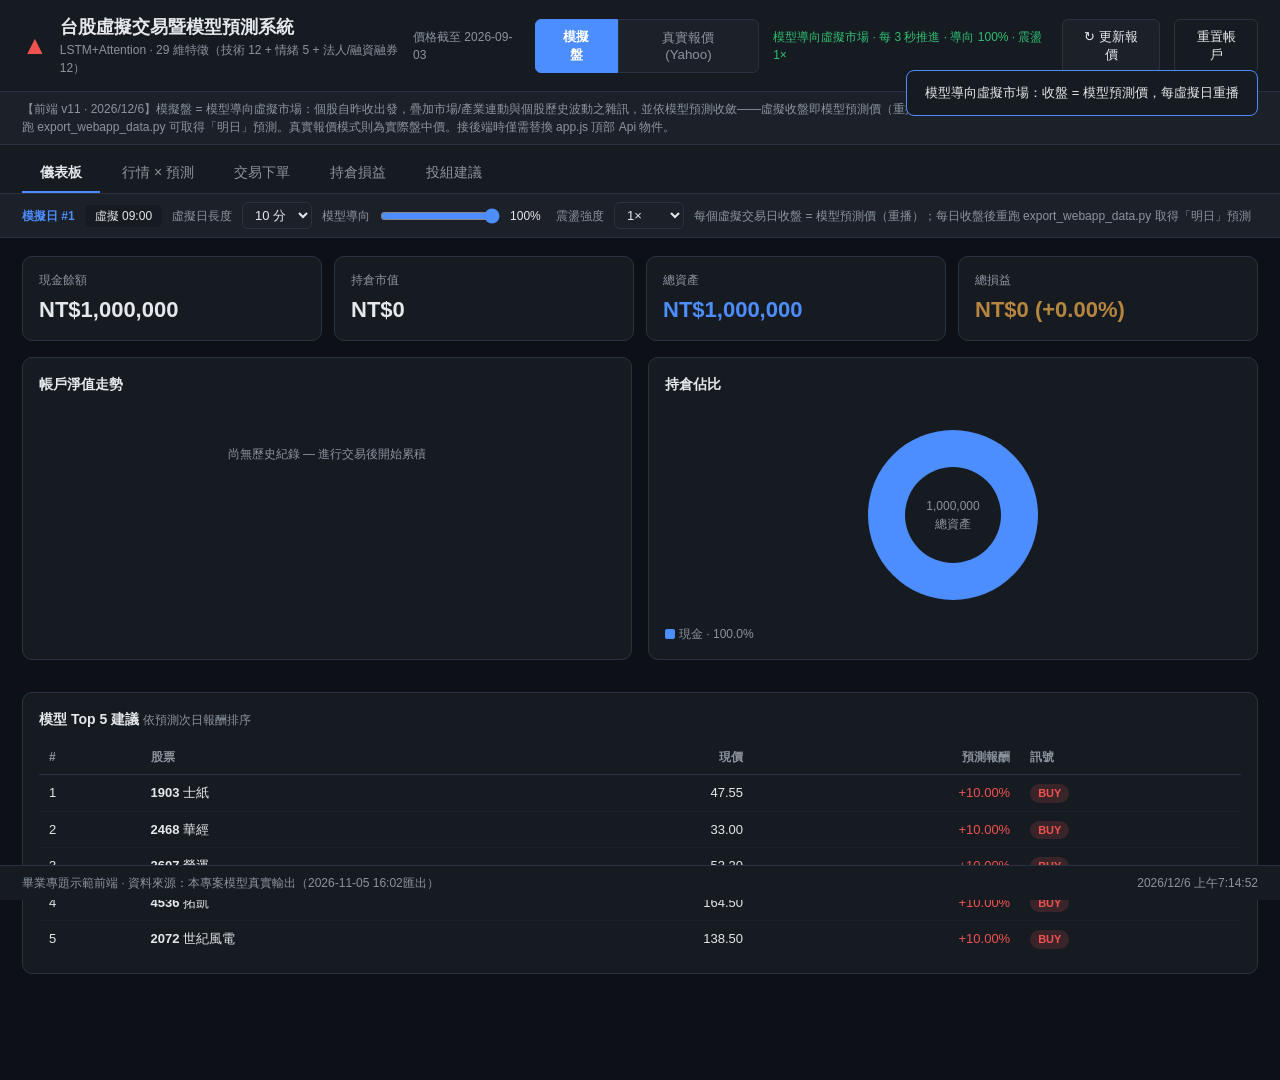
==== docs/index.html @ 0e8489ae "feat: 點擊股票的詳情(K線圖/形態比對/AI)內嵌展開在該列下方——行情表格改局部更新不重繪" ====
<!DOCTYPE html>
<html lang="zh-Hant">
<head>
<meta charset="UTF-8">
<meta name="viewport" content="width=device-width, initial-scale=1.0">
<title>台股虛擬交易暨模型預測系統</title>
<link rel="stylesheet" href="style.css">
</head>
<body>

<header>
  <div class="logo">
    <span class="logo-mark">▲</span>
    <div>
      <h1>台股虛擬交易暨模型預測系統</h1>
      <p class="subtitle">LSTM+Attention · 29 維特徵（技術 12 + 情緒 5 + 法人/融資融券 12）</p>
    </div>
  </div>
  <div class="header-right">
    <div class="price-asof">價格截至 <span id="priceAsOf">—</span></div>
    <div class="seg" id="sourceSeg">
      <button class="seg-btn active" data-src="sim">模擬盤</button>
      <button class="seg-btn" data-src="real">真實報價 (Yahoo)</button>
    </div>
    <span class="src-status" id="srcStatus"></span>
    <button class="btn" id="btnRefresh">↻ 更新報價</button>
    <button class="btn btn-ghost" id="btnReset">重置帳戶</button>
  </div>
</header>

<div class="notice" id="dataNotice"></div>

<nav>
  <button class="nav-btn active" data-tab="dashboard">儀表板</button>
  <button class="nav-btn" data-tab="market">行情 × 預測</button>
  <button class="nav-btn" data-tab="trade">交易下單</button>
  <button class="nav-btn" data-tab="positions">持倉損益</button>
  <button class="nav-btn" data-tab="portfolio">投組建議</button>
</nav>

<div class="sim-bar" id="simBar" hidden>
  <span class="sim-day" id="simDayLabel">模擬日 #1</span>
  <span class="sim-vtime" id="simVTime">虛擬 09:00</span>
  <label>虛擬日長度</label>
  <select id="simLen" class="input slim">
    <option value="5">5 分</option>
    <option value="10" selected>10 分</option>
    <option value="30">30 分</option>
  </select>
  <label>模型導向</label>
  <input type="range" id="simInfluence" class="slider" min="0" max="100" value="100">
  <span class="sim-infl" id="simInfluenceVal">100%</span>
  <label>震盪強度</label>
  <select id="simVol" class="input slim">
    <option value="0.5">0.5×</option>
    <option value="1" selected>1×</option>
    <option value="2">2×</option>
  </select>
  <span class="hint">每個虛擬交易日收盤 = 模型預測價（重播）；每日收盤後重跑 export_webapp_data.py 取得「明日」預測</span>
</div>

<main>

  <!-- ============ 儀表板 ============ -->
  <section id="tab-dashboard" class="tab active">
    <div class="cards">
      <div class="card"><div class="card-label">現金餘額</div><div class="card-value" id="cCash">—</div></div>
      <div class="card"><div class="card-label">持倉市值</div><div class="card-value" id="cPosition">—</div></div>
      <div class="card"><div class="card-label">總資產</div><div class="card-value card-strong" id="cTotal">—</div></div>
      <div class="card"><div class="card-label">總損益</div><div class="card-value" id="cPnl">—</div></div>
    </div>
    <div class="grid-2">
      <div class="panel">
        <h3>帳戶淨值走勢</h3>
        <div id="navChart" class="chart-box"></div>
      </div>
      <div class="panel">
        <h3>持倉佔比</h3>
        <div id="pieChart" class="chart-box pie-wrap"></div>
        <div id="pieLegend" class="pie-legend"></div>
      </div>
    </div>
    <div class="panel">
      <h3>模型 Top 5 建議 <span class="hint">依預測次日報酬排序</span></h3>
      <table class="table" id="topTable"></table>
    </div>
  </section>

  <!-- ============ 行情 × 預測 ============ -->
  <section id="tab-market" class="tab">
    <div class="toolbar">
      <input type="text" id="search" class="input" placeholder="搜尋代碼或名稱…">
      <select id="filterSignal" class="input">
        <option value="">全部訊號</option>
        <option value="BUY">BUY 買進</option>
        <option value="HOLD">HOLD 觀望</option>
        <option value="SELL">SELL 賣出</option>
      </select>
      <span class="hint" id="mktCount"></span>
    </div>
    <table class="table row-click" id="marketTable"></table>
    <div class="panel detail-panel" id="detailPanel" hidden>
      <div class="detail-head">
        <h3 id="dTitle">—</h3>
        <button class="btn btn-ghost" id="btnBuyFromDetail">買入此股</button>
      </div>
      <div class="detail-stats" id="dStats"></div>
      <div id="priceChart" class="chart-box tall"></div>
      <p class="model-note" id="dModel"></p>

      <div class="panel sub-panel">
        <h3>K 線形態比對 — 「現在的走勢，歷史上像什麼？」</h3>
        <p class="hint">以近 30 日報酬形態在 302 檔 × 121 日歷史中搜尋最相似視窗，展示各相似情境的「後續 20 日」實際走勢。歷史相似不保證重演。</p>
        <div class="pattern-stats" id="patternStats"></div>
        <div id="patternChart" class="chart-box"></div>
        <div class="opinion-box" id="aiBox"></div>
        <div class="ai-actions">
          <button class="btn" id="btnRerunPattern">↻ 重新比對</button>
          <input type="password" id="aiKey" class="input slim" placeholder="Anthropic API key (選配, 存本機)">
          <button class="btn" id="btnAskClaude">詢問 Claude 意見</button>
        </div>
        <p class="hint" id="aiNote">上方意見由規則式分析引擎產生（彙整形態比對/模型/技術/新聞四類訊號）；填入 API key 可改由 Claude 生成（費用自付，key 僅存於你的瀏覽器）。</p>
      </div>
    </div>
  </section>

  <!-- ============ 交易下單 ============ -->
  <section id="tab-trade" class="tab">
    <div class="grid-2">
      <div class="panel">
        <h3>虛擬下單</h3>
        <div class="form-row">
          <label>股票</label>
          <select id="tStock" class="input"></select>
        </div>
        <div class="form-row">
          <label>方向</label>
          <div class="seg" id="sideSeg">
            <button class="seg-btn active" data-side="buy">買進</button>
            <button class="seg-btn" data-side="sell">賣出</button>
          </div>
        </div>
        <div class="form-row">
          <label>張數（1 張 = 1000 股）</label>
          <input type="number" id="tLots" class="input" min="1" step="1" value="1">
        </div>
        <div class="form-row">
          <label>價格（限價）</label>
          <input type="number" id="tPrice" class="input" min="0.01" step="0.01">
        </div>
        <div class="quote-line" id="tQuote"></div>
        <div class="calc-preview" id="tCalc"></div>
        <button class="btn btn-primary" id="btnSubmit">送出虛擬單</button>
        <p class="hint">台股規則：手續費 0.1425%（最低 20 元）、賣出證交稅 0.3%、漲跌停 ±10%、T+2 交割（本模擬即時扣減現金）。</p>
      </div>
      <div class="panel">
        <h3>交易紀錄</h3>
        <table class="table" id="tradeLog"></table>
      </div>
    </div>
  </section>

  <!-- ============ 持倉 ============ -->
  <section id="tab-positions" class="tab">
    <div class="panel">
      <h3>持倉明細</h3>
      <table class="table" id="posTable"></table>
      <p class="hint" id="posSummary"></p>
    </div>
  </section>

  <!-- ============ 投組建議 ============ -->
  <section id="tab-portfolio" class="tab">
    <div class="panel">
      <h3>策略型投資組合模擬器</h3>
      <p class="hint">選擇訊號來源產生選股與權重。所有評分皆可解釋（見策略說明），預測基於歷史資料，<b>不構成投資建議</b>。</p>
      <div class="form-inline">
        <label>策略</label>
        <select id="pStrategy" class="input">
          <option value="model">模型預測 (LSTM+Attention)</option>
          <option value="kline">K 線技術 (均線/動能/突破/RSI)</option>
          <option value="news">新聞情緒加權</option>
          <option value="composite">綜合 AI (模型40%+技術35%+新聞25%)</option>
          <option value="fundamental">財報/月營收 (營收年增排名)</option>
          <option value="highvol">高波動溢酬 (學術實證, beta>1)</option>
        </select>
        <label>總資金（NT$）</label>
        <input type="number" id="pCapital" class="input" value="1000000" min="10000" step="10000">
        <label>權重方式</label>
        <select id="pMode" class="input">
          <option value="equal">等權重（Top 10）</option>
          <option value="pred">分數加權</option>
          <option value="industry">產業分散（單一產業 ≤25%）</option>
        </select>
        <label class="toggle"><input type="checkbox" id="pFreeSim" checked>
          <span class="toggle-track"></span>錢不夠也完整模擬</label>
        <button class="btn btn-primary" id="btnOptimize">產生配置</button>
        <button class="btn" id="btnApply" disabled>一鍵採用此組合</button>
      </div>
      <div class="calc-preview" id="pStrategyDesc"></div>
      <div class="calc-preview" id="pSummary"></div>
      <table class="table" id="portfolioTable"></table>
    </div>
  </section>

</main>

<div id="bootBanner" class="boot-banner">
  <div class="boot-spin"></div>
  <div id="bootMsg">載入市場資料中…（首次約 1.3MB，請稍候）</div>
</div>
<script>
  setTimeout(function () {
    var m = document.getElementById("bootMsg");
    if (m && document.getElementById("bootBanner").style.display !== "none") {
      m.textContent = "仍在載入大型資料檔…（你的網路到 GitHub Pages 較慢，再等一下或按 Cmd/Ctrl+Shift+R 重試）";
    }
  }, 15000);
</script>

<footer>
  <span>畢業專題示範前端 · 資料來源：本專案模型真實輸出（<span id="genAt"></span>匯出）</span>
  <span id="simClock"></span>
</footer>

<script src="mock_data.js?v=11" defer></script>
<script src="app.js?v=11" defer></script>
</body>
</html>
---- docs/style.css ----
/* 台股虛擬交易前端 — 深色看盤風格 (台股慣例: 紅漲綠跌) */
:root {
  --bg: #0d1117;
  --panel: #161b22;
  --panel-2: #1c2129;
  --border: #2a3140;
  --text: #e6e8eb;
  --text-dim: #8b949e;
  --accent: #4c8dff;
  --up: #f0534f;        /* 台股: 紅 = 漲 */
  --down: #2fbf71;      /* 台股: 綠 = 跌 */
  --flat: #b6853f;
  --buy: #f0534f;
  --sell: #2fbf71;
  --hold: #b6853f;
}
* { box-sizing: border-box; margin: 0; padding: 0; }
html { color-scheme: dark; }
body {
  background: var(--bg); color: var(--text);
  font-family: -apple-system, "PingFang TC", "Microsoft JhengHei", "Noto Sans TC", sans-serif;
  font-size: 14px; line-height: 1.5;
}

/* ---------- header ---------- */
header {
  display: flex; justify-content: space-between; align-items: center;
  padding: 14px 22px; background: var(--panel); border-bottom: 1px solid var(--border);
}
.logo { display: flex; gap: 12px; align-items: center; }
.logo-mark { font-size: 26px; color: var(--up); }
h1 { font-size: 18px; font-weight: 700; }
.subtitle { color: var(--text-dim); font-size: 12px; }
.header-right { display: flex; align-items: center; gap: 14px; }
.price-asof { color: var(--text-dim); font-size: 12px; }
.src-status { font-size: 12px; color: var(--text-dim); min-width: 200px; }
.src-status.ok { color: var(--down); }
.src-status.warn { color: var(--flat); }
.src-status.err { color: var(--up); }

/* toggle */
.toggle { display: inline-flex; align-items: center; gap: 6px; cursor: pointer; color: var(--text-dim); font-size: 12px; }
.toggle input { display: none; }
.toggle-track { width: 34px; height: 18px; border-radius: 9px; background: var(--border); position: relative; transition: .2s; }
.toggle-track::after { content: ""; position: absolute; width: 14px; height: 14px; border-radius: 50%; background: #fff; top: 2px; left: 2px; transition: .2s; }
.toggle input:checked + .toggle-track { background: var(--accent); }
.toggle input:checked + .toggle-track::after { left: 18px; }

/* ---------- notice ---------- */
.notice { padding: 8px 22px; font-size: 12px; color: var(--text-dim); background: var(--panel-2); border-bottom: 1px solid var(--border); }

/* ---------- nav ---------- */
nav { display: flex; gap: 4px; padding: 10px 22px 0; background: var(--panel); border-bottom: 1px solid var(--border); }
.nav-btn {
  padding: 9px 18px; background: none; border: none; border-bottom: 2px solid transparent;
  color: var(--text-dim); font-size: 14px; cursor: pointer;
}
.nav-btn:hover { color: var(--text); }
.nav-btn.active { color: var(--text); border-bottom-color: var(--accent); font-weight: 600; }

/* ---------- layout ---------- */
main { padding: 18px 22px 90px; max-width: 1280px; margin: 0 auto; }
.tab { display: none; }
.tab.active { display: block; }
.grid-2 { display: grid; grid-template-columns: 1fr 1fr; gap: 16px; margin-bottom: 16px; }

/* ---------- cards ---------- */
.cards { display: grid; grid-template-columns: repeat(4, 1fr); gap: 12px; margin-bottom: 16px; }
.card { background: var(--panel); border: 1px solid var(--border); border-radius: 10px; padding: 14px 16px; }
.card-label { color: var(--text-dim); font-size: 12px; margin-bottom: 4px; }
.card-value { font-size: 22px; font-weight: 700; font-variant-numeric: tabular-nums; }
.card-strong { color: var(--accent); }

/* ---------- panel ---------- */
.panel { background: var(--panel); border: 1px solid var(--border); border-radius: 10px; padding: 16px; margin-bottom: 16px; }
.panel h3 { font-size: 14px; margin-bottom: 10px; }
.hint { color: var(--text-dim); font-size: 12px; font-weight: 400; }

/* ---------- table ---------- */
.table { width: 100%; border-collapse: collapse; font-size: 13px; }
.table th { text-align: left; color: var(--text-dim); font-weight: 600; font-size: 12px; padding: 8px 10px; border-bottom: 1px solid var(--border); }
.table td { padding: 8px 10px; border-bottom: 1px solid var(--panel-2); font-variant-numeric: tabular-nums; }
.table tr:last-child td { border-bottom: none; }
.row-click tbody tr { cursor: pointer; }
.row-click tbody tr:hover { background: var(--panel-2); }
.num-r { text-align: right !important; }

/* ---------- 顏色 ---------- */
.up { color: var(--up); }        /* 紅漲 */
.down { color: var(--down); }    /* 綠跌 */
.flat { color: var(--flat); }
.badge { display: inline-block; padding: 1px 8px; border-radius: 10px; font-size: 11px; font-weight: 700; }
.badge.buy { background: rgba(240,83,79,.16); color: var(--buy); }
.badge.sell { background: rgba(47,191,113,.16); color: var(--sell); }
.badge.hold { background: rgba(182,133,63,.16); color: var(--hold); }
.limit-tag { font-size: 11px; color: #fff; background: var(--flat); border-radius: 4px; padding: 0 5px; margin-left: 4px; }

/* ---------- toolbar / inputs ---------- */
.toolbar { display: flex; gap: 10px; align-items: center; margin-bottom: 12px; }
.input {
  background: var(--panel-2); border: 1px solid var(--border); color: var(--text);
  border-radius: 6px; padding: 7px 10px; font-size: 13px; min-width: 120px;
}
.input:focus { outline: none; border-color: var(--accent); }
select.input option { background: var(--panel-2); }

.btn {
  background: var(--panel-2); border: 1px solid var(--border); color: var(--text);
  padding: 8px 16px; border-radius: 6px; cursor: pointer; font-size: 13px;
}
.btn:hover { border-color: var(--accent); }
.btn-primary { background: var(--accent); border-color: var(--accent); color: #fff; font-weight: 700; }
.btn-primary:disabled { opacity: .4; cursor: not-allowed; }
.btn-ghost { background: none; }

/* ---------- forms ---------- */
.form-row { display: flex; flex-direction: column; gap: 5px; margin-bottom: 12px; }
.form-row label { font-size: 12px; color: var(--text-dim); }
.form-inline { display: flex; gap: 10px; align-items: center; flex-wrap: wrap; margin: 12px 0; }
.form-inline label { font-size: 12px; color: var(--text-dim); }
.seg { display: flex; gap: 0; }
.seg-btn { padding: 8px 22px; background: var(--panel-2); color: var(--text-dim); border: 1px solid var(--border); cursor: pointer; }
.seg-btn:first-child { border-radius: 6px 0 0 6px; }
.seg-btn:last-child { border-radius: 0 6px 6px 0; }
.seg-btn.active { background: var(--accent); color: #fff; border-color: var(--accent); font-weight: 700; }
.quote-line { font-size: 13px; margin-bottom: 8px; color: var(--text-dim); }
.calc-preview { background: var(--panel-2); border: 1px dashed var(--border); border-radius: 8px; padding: 10px 12px; margin: 10px 0 14px; font-size: 13px; }
.calc-preview .row { display: flex; justify-content: space-between; margin: 2px 0; }
.calc-preview .total { font-weight: 700; border-top: 1px solid var(--border); margin-top: 6px; padding-top: 6px; }

/* ---------- charts ---------- */
.chart-box { width: 100%; min-height: 220px; }
.chart-box.tall { min-height: 320px; }
.chart-box svg { display: block; width: 100%; height: 100%; }
.pie-wrap { display: flex; align-items: center; justify-content: center; }
.pie-legend { display: flex; flex-wrap: wrap; gap: 6px 14px; font-size: 12px; color: var(--text-dim); }
.legend-dot { display: inline-block; width: 10px; height: 10px; border-radius: 2px; margin-right: 4px; vertical-align: -1px; }

/* ---------- detail panel ---------- */
.detail-panel { border-color: var(--accent); }
.detail-head { display: flex; justify-content: space-between; align-items: center; margin-bottom: 8px; }
.detail-stats { display: flex; flex-wrap: wrap; gap: 18px; margin-bottom: 10px; font-size: 13px; }
.detail-stats .stat-label { color: var(--text-dim); font-size: 11px; }
.detail-stats .stat-val { font-size: 16px; font-weight: 700; }
.model-note { font-size: 12px; color: var(--text-dim); margin-top: 10px; }

/* ---------- sim bar ---------- */
.sim-bar {
  display: flex; align-items: center; gap: 10px; flex-wrap: wrap;
  padding: 8px 22px; background: var(--panel-2);
  border-bottom: 1px solid var(--border); font-size: 12px;
}
.sim-bar[hidden] { display: none; }
.sim-bar label { color: var(--text-dim); }
.sim-day { font-weight: 700; color: var(--accent); }
.sim-vtime { font-variant-numeric: tabular-nums; color: var(--text); background: var(--panel); padding: 2px 10px; border-radius: 5px; }
.sim-infl { color: var(--text); min-width: 36px; font-variant-numeric: tabular-nums; }
.input.slim { padding: 4px 8px; min-width: 70px; }
.slider { width: 120px; accent-color: var(--accent); }

/* ---------- 形態比對 / AI 意見 ---------- */
.sub-panel { margin-top: 14px; border-color: var(--border); }
.pattern-stats { display: flex; flex-wrap: wrap; gap: 16px; margin-bottom: 10px; font-size: 13px; }
.opinion-box {
  background: var(--panel-2); border: 1px solid var(--accent); border-radius: 8px;
  padding: 12px 14px; margin: 10px 0; font-size: 13px; line-height: 1.7; white-space: pre-wrap;
}
.opinion-box.llm { border-color: #9d6cff; }
.ai-actions { display: flex; gap: 10px; align-items: center; flex-wrap: wrap; margin: 8px 0; }
.ai-actions .input.slim { min-width: 200px; }
.strategy-tag { display: inline-block; padding: 1px 8px; border-radius: 10px; font-size: 11px;
  background: rgba(76,141,255,.15); color: var(--accent); font-weight: 700; }

/* ---------- footer ---------- */
footer {
  position: fixed; bottom: 0; left: 0; right: 0;
  display: flex; justify-content: space-between;
  padding: 8px 22px; background: var(--panel); border-top: 1px solid var(--border);
  font-size: 12px; color: var(--text-dim);
}

/* ---------- 內嵌詳情列 (點股票展開在該列下方) ---------- */
#marketTable tr.detail-inline-row > td {
  padding: 0 12px 12px; background: var(--panel);
  border-bottom: 2px solid var(--accent);
}
#marketTable tr.detail-inline-row .panel { margin: 12px 0 4px; background: var(--panel-2); }
#marketTable tr.detail-inline-row .panel.sub-panel { margin-top: 10px; }

/* 載入/啟動橫幅 */
.boot-banner {
  position: fixed; inset: 0; z-index: 100;
  background: #0d1117; color: #e6e8eb;
  display: flex; flex-direction: column; gap: 14px;
  align-items: center; justify-content: center;
  font-size: 14px; text-align: center; padding: 0 20px;
}
.boot-banner.err { border-top: 3px solid #f0534f; }
.boot-spin {
  width: 34px; height: 34px; border-radius: 50%;
  border: 3px solid #2a3140; border-top-color: #4c8dff;
  animation: bootspin 0.9s linear infinite;
}
.boot-banner.err .boot-spin { display: none; }
@keyframes bootspin { to { transform: rotate(360deg); } }

/* toast */
#toast {
  position: fixed; top: 70px; right: 22px; z-index: 50;
  padding: 12px 18px; border-radius: 8px; font-size: 13px;
  background: var(--panel); border: 1px solid var(--accent);
  opacity: 0; transform: translateY(-8px); transition: .25s; pointer-events: none;
  max-width: 360px;
}
#toast.show { opacity: 1; transform: translateY(0); }
#toast.err { border-color: var(--up); }

@media (max-width: 900px) {
  .cards { grid-template-columns: repeat(2, 1fr); }
  .grid-2 { grid-template-columns: 1fr; }
}
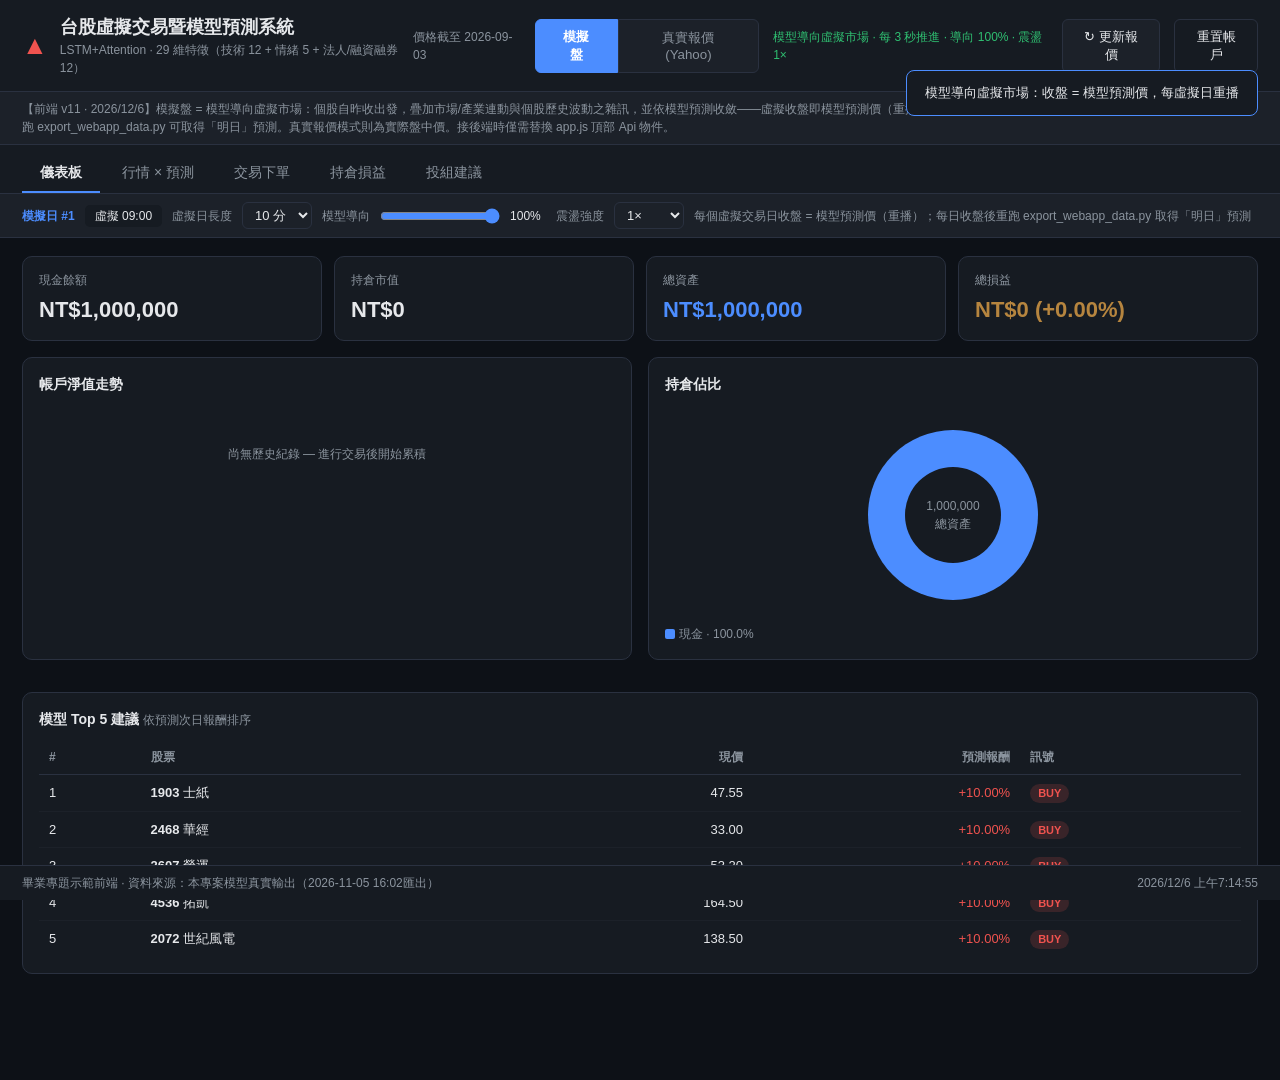
==== commit 5aa83ba1: "feat: AI 意見新增 Gemini (Interactions API)——模型選單含 Flash-Lite(免費層)/3.8/Argon/Claude, key 分供應商存本機" ====
--- a/docs/index.html
+++ b/docs/index.html
@@ -116,10 +116,17 @@
         <div class="opinion-box" id="aiBox"></div>
         <div class="ai-actions">
           <button class="btn" id="btnRerunPattern">↻ 重新比對</button>
-          <input type="password" id="aiKey" class="input slim" placeholder="Anthropic API key (選配, 存本機)">
-          <button class="btn" id="btnAskClaude">詢問 Claude 意見</button>
-        </div>
-        <p class="hint" id="aiNote">上方意見由規則式分析引擎產生（彙整形態比對/模型/技術/新聞四類訊號）；填入 API key 可改由 Claude 生成（費用自付，key 僅存於你的瀏覽器）。</p>
+          <select id="aiModel" class="input slim">
+            <option value="gemini-flash-lite-latest">Gemini Flash-Lite (免費層可用)</option>
+            <option value="gemini-3.8-flash">Gemini 3.8 Flash (付費層)</option>
+            <option value="gemini-4-argon">Gemini 4 Argon (旗艦·付費層)</option>
+            <option value="gemini-2.5-pro">Gemini 2.5 Pro</option>
+            <option value="claude-3-5-haiku-latest">Claude Haiku</option>
+          </select>
+          <input type="password" id="aiKey" class="input slim" placeholder="API key (選配, 存本機)">
+          <button class="btn" id="btnAskAI">詢問 AI 意見</button>
+        </div>
+        <p class="hint" id="aiNote">上方意見由規則式分析引擎產生（彙整形態比對/模型/技術/新聞四類訊號）；選模型並填入對應 API key（Gemini: Google AI Studio / Claude: Anthropic）可改由 LLM 生成。key 僅存於你的瀏覽器、不會上傳。免費層建議用 Flash-Lite；3.8/Argon 需付費層。</p>
       </div>
     </div>
   </section>
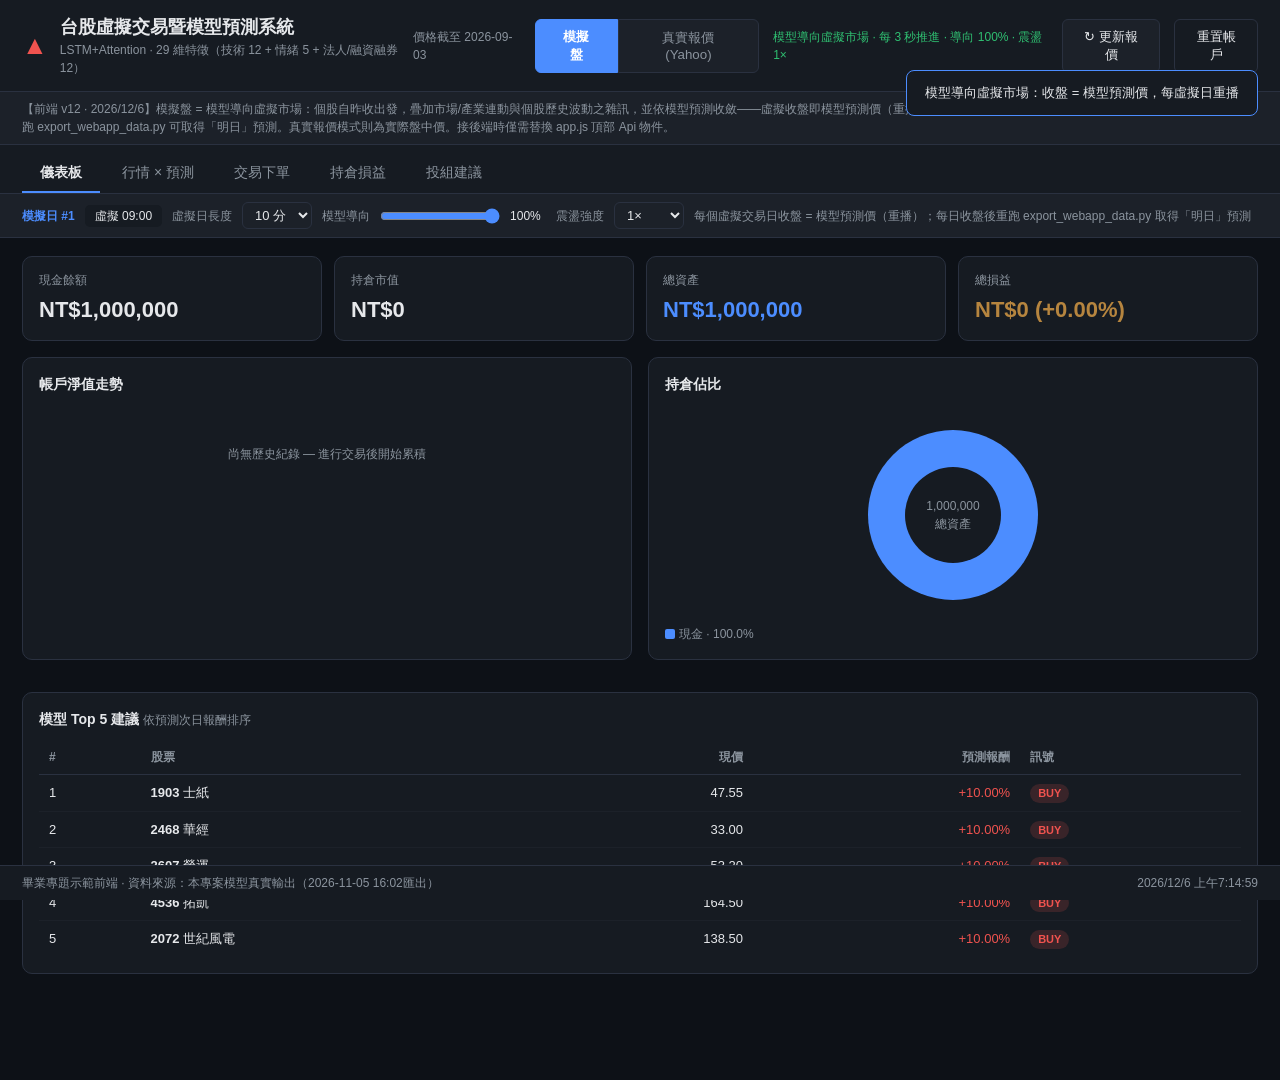
==== commit 029c3675: "feat: K線圖滑鼠互動——十字線+浮動資訊卡(日期/開高低收/漲跌%/MA5/MA10)" ====
--- a/docs/index.html
+++ b/docs/index.html
@@ -230,7 +230,7 @@
   <span id="simClock"></span>
 </footer>
 
-<script src="mock_data.js?v=11" defer></script>
-<script src="app.js?v=11" defer></script>
+<script src="mock_data.js?v=12" defer></script>
+<script src="app.js?v=12" defer></script>
 </body>
 </html>
--- a/docs/style.css
+++ b/docs/style.css
@@ -128,8 +128,16 @@
 .calc-preview .row { display: flex; justify-content: space-between; margin: 2px 0; }
 .calc-preview .total { font-weight: 700; border-top: 1px solid var(--border); margin-top: 6px; padding-top: 6px; }
 
-/* ---------- charts ---------- */
-.chart-box { width: 100%; min-height: 220px; }
+/* ---------- 圖表容器與 K 線 tooltip ---------- */
+.chart-box { position: relative; width: 100%; min-height: 220px; }
+.candle-tip {
+  position: absolute; z-index: 30; pointer-events: none; display: none;
+  background: rgba(22, 27, 34, 0.96); border: 1px solid var(--accent);
+  border-radius: 6px; padding: 7px 10px; font-size: 11px; line-height: 1.55;
+  color: var(--text); white-space: nowrap; box-shadow: 0 6px 18px rgba(0, 0, 0, 0.55);
+  font-variant-numeric: tabular-nums;
+}
+.candle-tip b { color: var(--accent); }
 .chart-box.tall { min-height: 320px; }
 .chart-box svg { display: block; width: 100%; height: 100%; }
 .pie-wrap { display: flex; align-items: center; justify-content: center; }
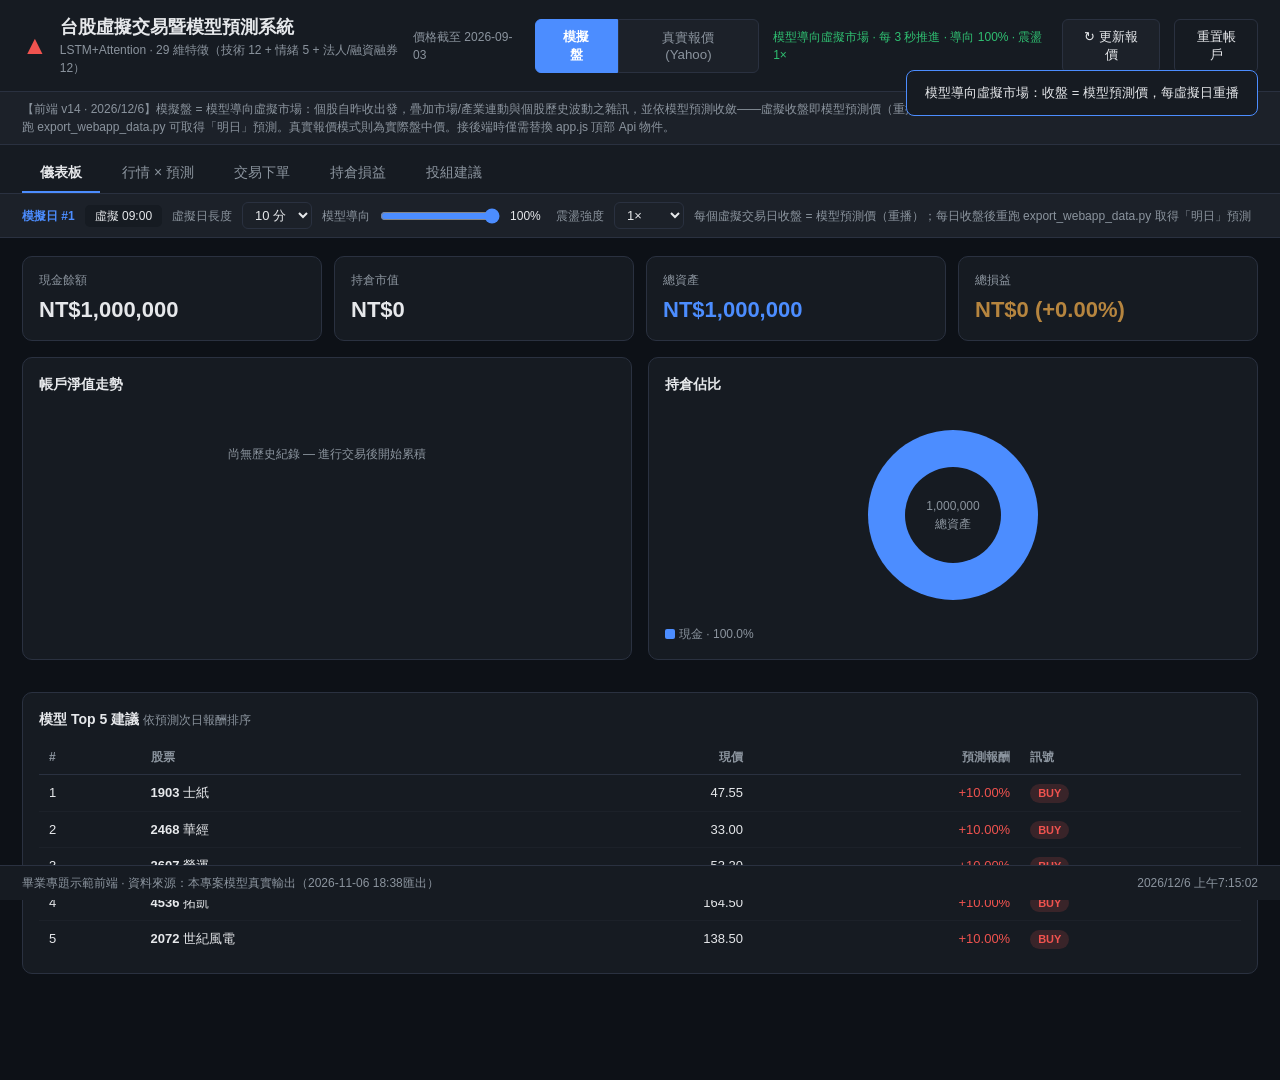
==== commit 05d037dd: "feat: K線圖看盤級升級——日/週/月切換、滾輪縮放、拖曳平移、日期軸標註、OHLC 130天" ====
--- a/docs/index.html
+++ b/docs/index.html
@@ -105,6 +105,13 @@
         <button class="btn btn-ghost" id="btnBuyFromDetail">買入此股</button>
       </div>
       <div class="detail-stats" id="dStats"></div>
+      <div class="tf-bar">
+        <span class="tf-label">時間軸</span>
+        <button class="tf-btn active" data-tf="d">日</button>
+        <button class="tf-btn" data-tf="w">週</button>
+        <button class="tf-btn" data-tf="m">月</button>
+        <span class="hint">滾輪縮放 · 拖曳平移 · 雙擊重設 · 滑鼠懸停看當日資料</span>
+      </div>
       <div id="priceChart" class="chart-box tall"></div>
       <p class="model-note" id="dModel"></p>
 
--- a/docs/style.css
+++ b/docs/style.css
@@ -187,6 +187,15 @@
   font-size: 12px; color: var(--text-dim);
 }
 
+/* ---------- 時間軸切換 ---------- */
+.tf-bar { display: flex; align-items: center; gap: 6px; margin: 4px 0 8px; }
+.tf-label { font-size: 12px; color: var(--text-dim); margin-right: 2px; }
+.tf-btn {
+  padding: 3px 14px; background: var(--panel-2); color: var(--text-dim);
+  border: 1px solid var(--border); border-radius: 5px; cursor: pointer; font-size: 12px;
+}
+.tf-btn.active { background: var(--accent); color: #fff; border-color: var(--accent); font-weight: 700; }
+
 /* ---------- 內嵌詳情列 (點股票展開在該列下方) ---------- */
 #marketTable tr.detail-inline-row > td {
   padding: 0 12px 12px; background: var(--panel);
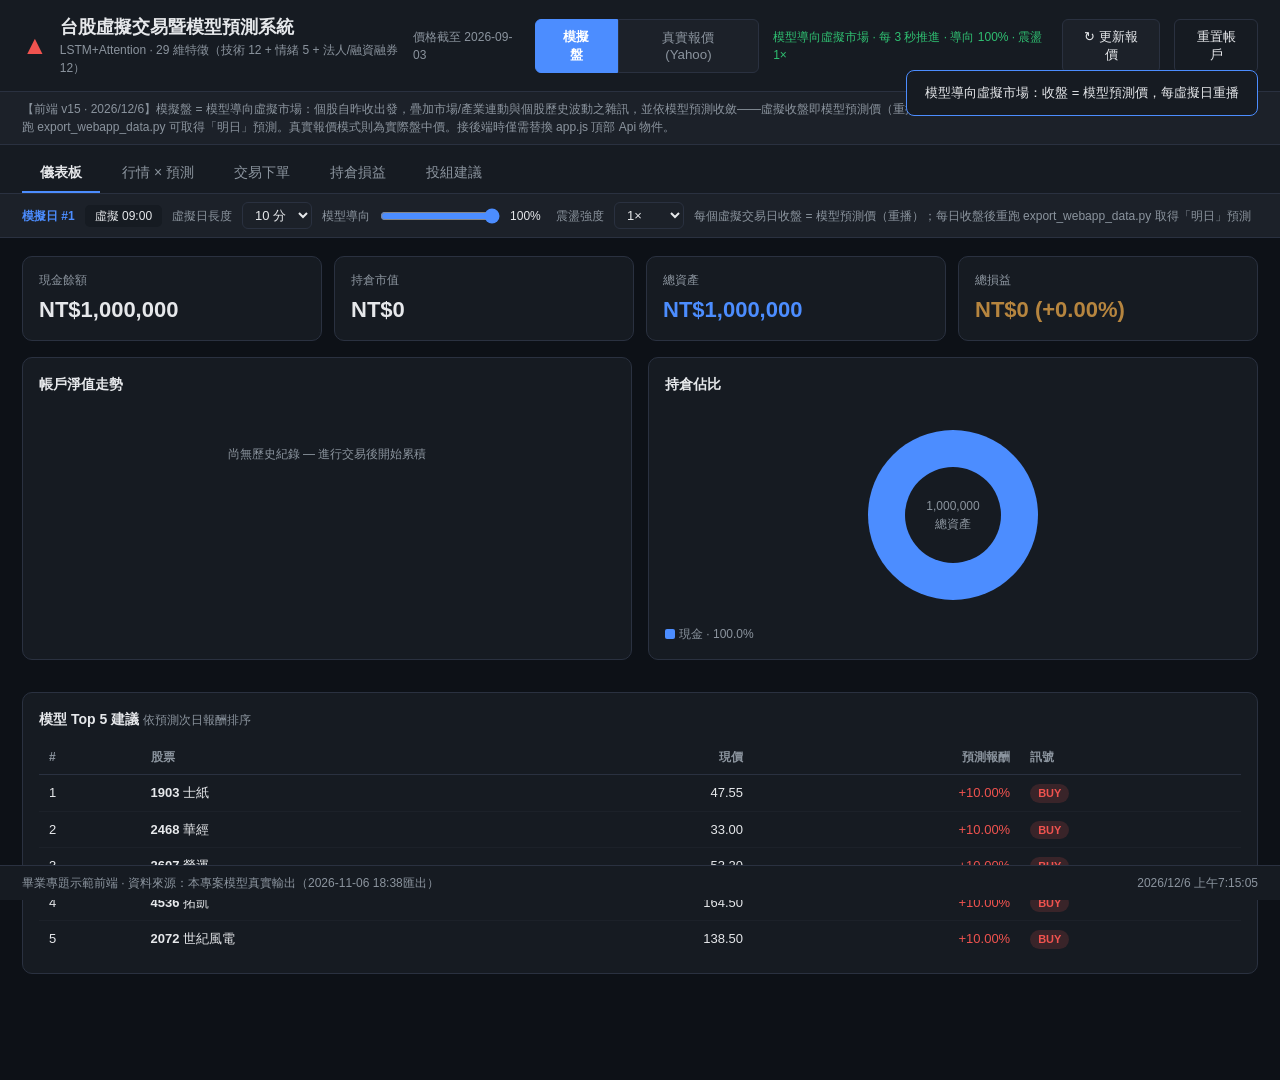
==== commit 304b9b01: "fix: 載入器改為動態+自動重試 (v15), init 觸發相容動態載入" ====
--- a/docs/index.html
+++ b/docs/index.html
@@ -237,7 +237,41 @@
   <span id="simClock"></span>
 </footer>
 
-<script src="mock_data.js?v=12" defer></script>
-<script src="app.js?v=12" defer></script>
+<script>
+  // 動態載入 + 自動重試: 部署同步空窗 (新版本網址短暫 404) 可自癒
+  (function () {
+    var V = "15";
+    var chain = Promise.resolve();
+    ["mock_data.js?v=" + V, "app.js?v=" + V].forEach(function (src) {
+      chain = chain.then(function () {
+        return new Promise(function (resolve, reject) {
+          var attempt = 0;
+          function tryLoad() {
+            var s = document.createElement("script");
+            s.src = src;
+            s.onload = resolve;
+            s.onerror = function () {
+              attempt++;
+              var msg = document.getElementById("bootMsg");
+              if (attempt <= 2) {
+                if (msg) msg.textContent = "載入重試中 (" + attempt + "/2)… " + src;
+                setTimeout(tryLoad, 3000);
+              } else {
+                reject(new Error("無法載入 " + src + " —— 可能部署更新中，請等 1~2 分鐘後重新整理"));
+              }
+            };
+            document.head.appendChild(s);
+          }
+          tryLoad();
+        });
+      });
+    });
+    chain.catch(function (e) {
+      var b = document.getElementById("bootBanner");
+      b.classList.add("err");
+      document.getElementById("bootMsg").textContent = "⚠️ " + e.message;
+    });
+  })();
+</script>
 </body>
 </html>
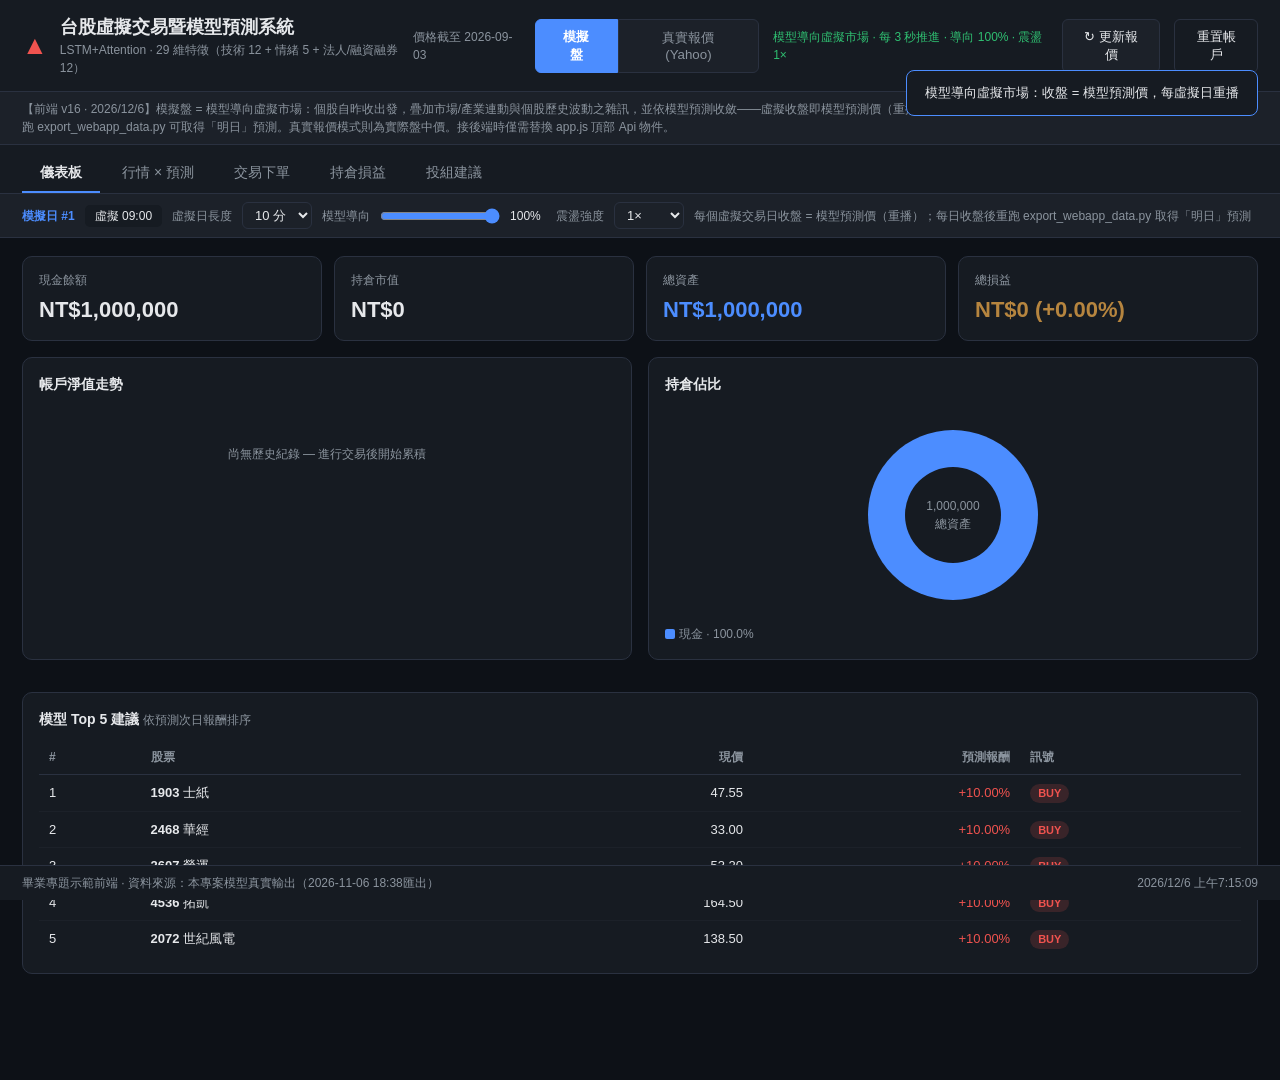
==== commit 40231ae7: "feat: 賣出建議與時機——賣出壓力評分/關鍵價位/換股建議/AI 帶入持倉情境" ====
--- a/docs/index.html
+++ b/docs/index.html
@@ -180,6 +180,13 @@
       <h3>持倉明細</h3>
       <table class="table" id="posTable"></table>
       <p class="hint" id="posSummary"></p>
+    </div>
+    <div class="panel">
+      <h3>賣出建議與時機</h3>
+      <p class="hint">賣出壓力評分 0~100（越高越該賣）＝ 模型訊號(35) + 停損停利(25) + 形態比對(20) + 技術破線(15) + 高點回落(10) + 新聞轉空(10)。
+        預設門檻：停損 −7%、停利 +15%、trailing 回落 −8%。點列可看個股詳情。</p>
+      <table class="table row-click" id="sellTable"></table>
+      <p class="hint" id="sellSummary"></p>
     </div>
   </section>
 
@@ -214,6 +221,11 @@
       <div class="calc-preview" id="pStrategyDesc"></div>
       <div class="calc-preview" id="pSummary"></div>
       <table class="table" id="portfolioTable"></table>
+    </div>
+    <div class="panel">
+      <h3>換股建議（持股 vs 市場候選）</h3>
+      <p class="hint">以「綜合 AI」分數（模型40%+技術35%+新聞25%）比較你的持股與目前市場前段候選：持股分數顯著落後時，建議賣出並轉進分數更高的標的。先按上方「產生配置」更新候選池。</p>
+      <table class="table" id="rotateTable"></table>
     </div>
   </section>
 
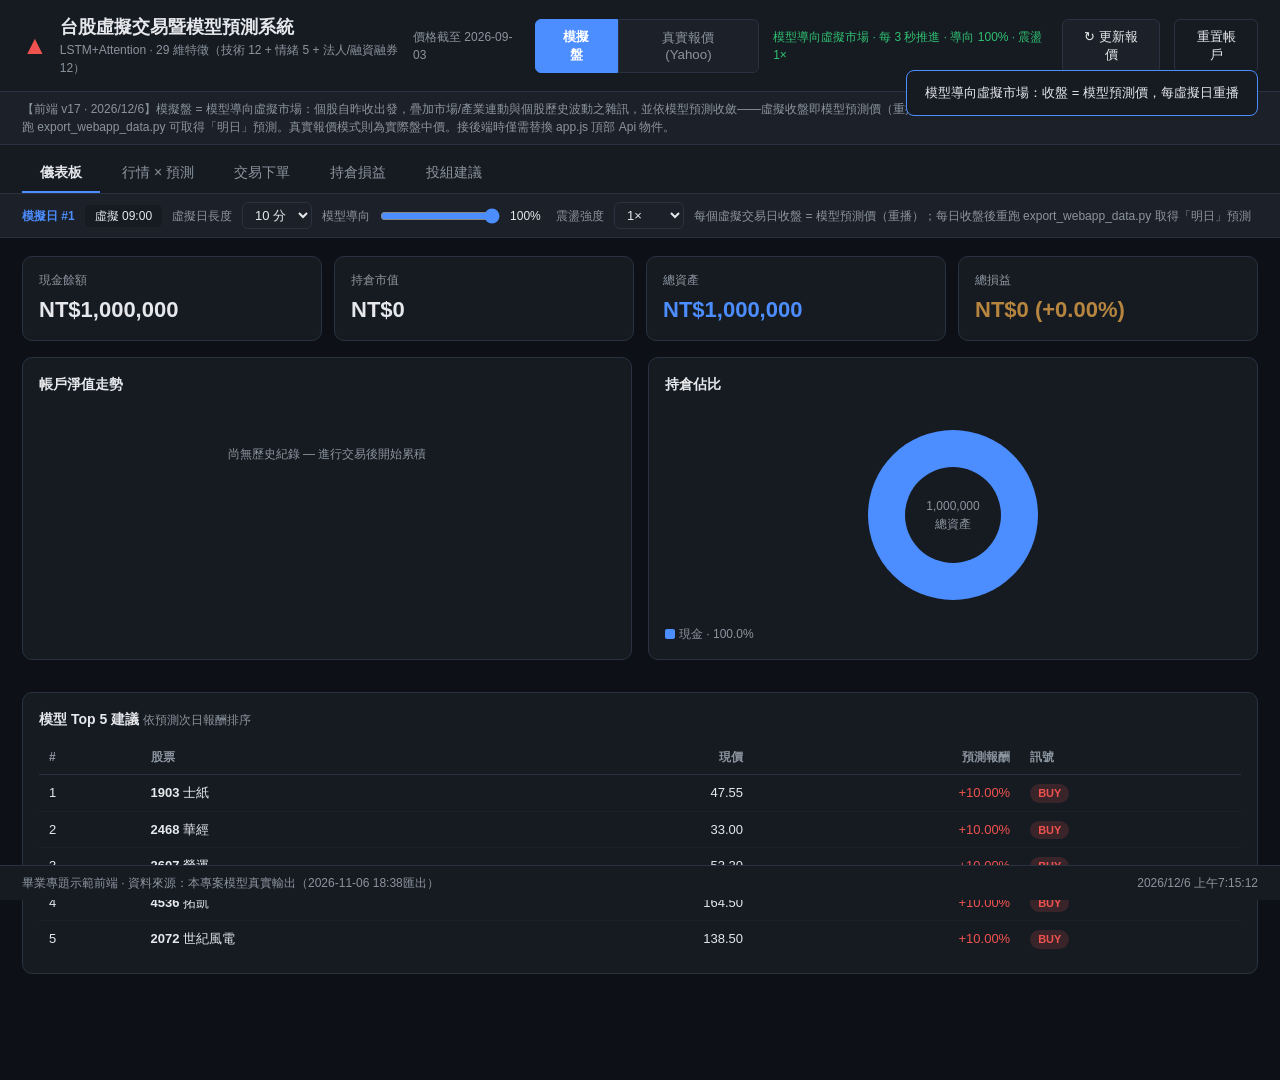
==== commit f75f4105: "feat: 詳情面板關閉按鈕 + 再點同檔收合 (toggle)" ====
--- a/docs/index.html
+++ b/docs/index.html
@@ -102,7 +102,10 @@
     <div class="panel detail-panel" id="detailPanel" hidden>
       <div class="detail-head">
         <h3 id="dTitle">—</h3>
-        <button class="btn btn-ghost" id="btnBuyFromDetail">買入此股</button>
+        <div class="detail-head-btns">
+          <button class="btn" id="btnBuyFromDetail">買入此股</button>
+          <button class="btn btn-ghost" id="btnCloseDetail" title="收合詳情">✕ 關閉</button>
+        </div>
       </div>
       <div class="detail-stats" id="dStats"></div>
       <div class="tf-bar">
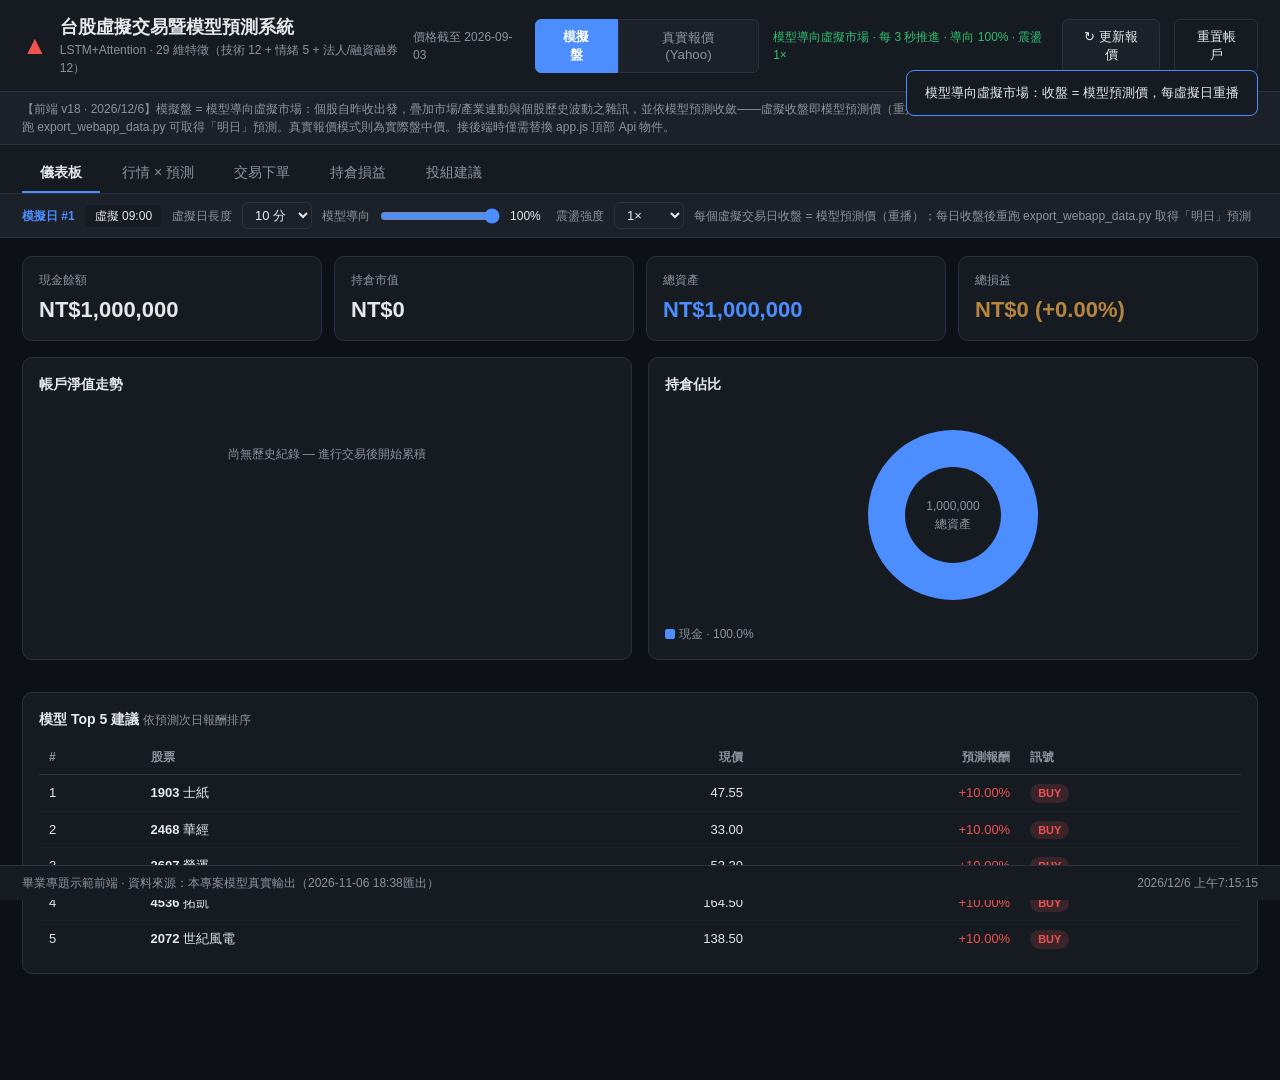
==== commit afb75b0e: "feat: 一鍵分配賣出 + 一鍵換股 (確認清單/台股費用/現金防護)" ====
--- a/docs/index.html
+++ b/docs/index.html
@@ -190,6 +190,10 @@
         預設門檻：停損 −7%、停利 +15%、trailing 回落 −8%。點列可看個股詳情。</p>
       <table class="table row-click" id="sellTable"></table>
       <p class="hint" id="sellSummary"></p>
+      <div class="ai-actions">
+        <button class="btn btn-primary" id="btnOneClickSell">⚡ 一鍵分配賣出</button>
+        <span class="hint">「建議賣出」全賣、「考慮減碼」減半（張數取整）、其餘不動——執行前會顯示確認清單與費用試算</span>
+      </div>
     </div>
   </section>
 
@@ -229,6 +233,10 @@
       <h3>換股建議（持股 vs 市場候選）</h3>
       <p class="hint">以「綜合 AI」分數（模型40%+技術35%+新聞25%）比較你的持股與目前市場前段候選：持股分數顯著落後時，建議賣出並轉進分數更高的標的。先按上方「產生配置」更新候選池。</p>
       <table class="table" id="rotateTable"></table>
+      <div class="ai-actions">
+        <button class="btn btn-primary" id="btnOneClickRotate">⚡ 一鍵換股（賣出→買入建議標的）</button>
+        <span class="hint">賣出「建議換股」持股，所得等分買進建議標的（扣台股費用）；執行前會顯示確認清單</span>
+      </div>
     </div>
   </section>
 
